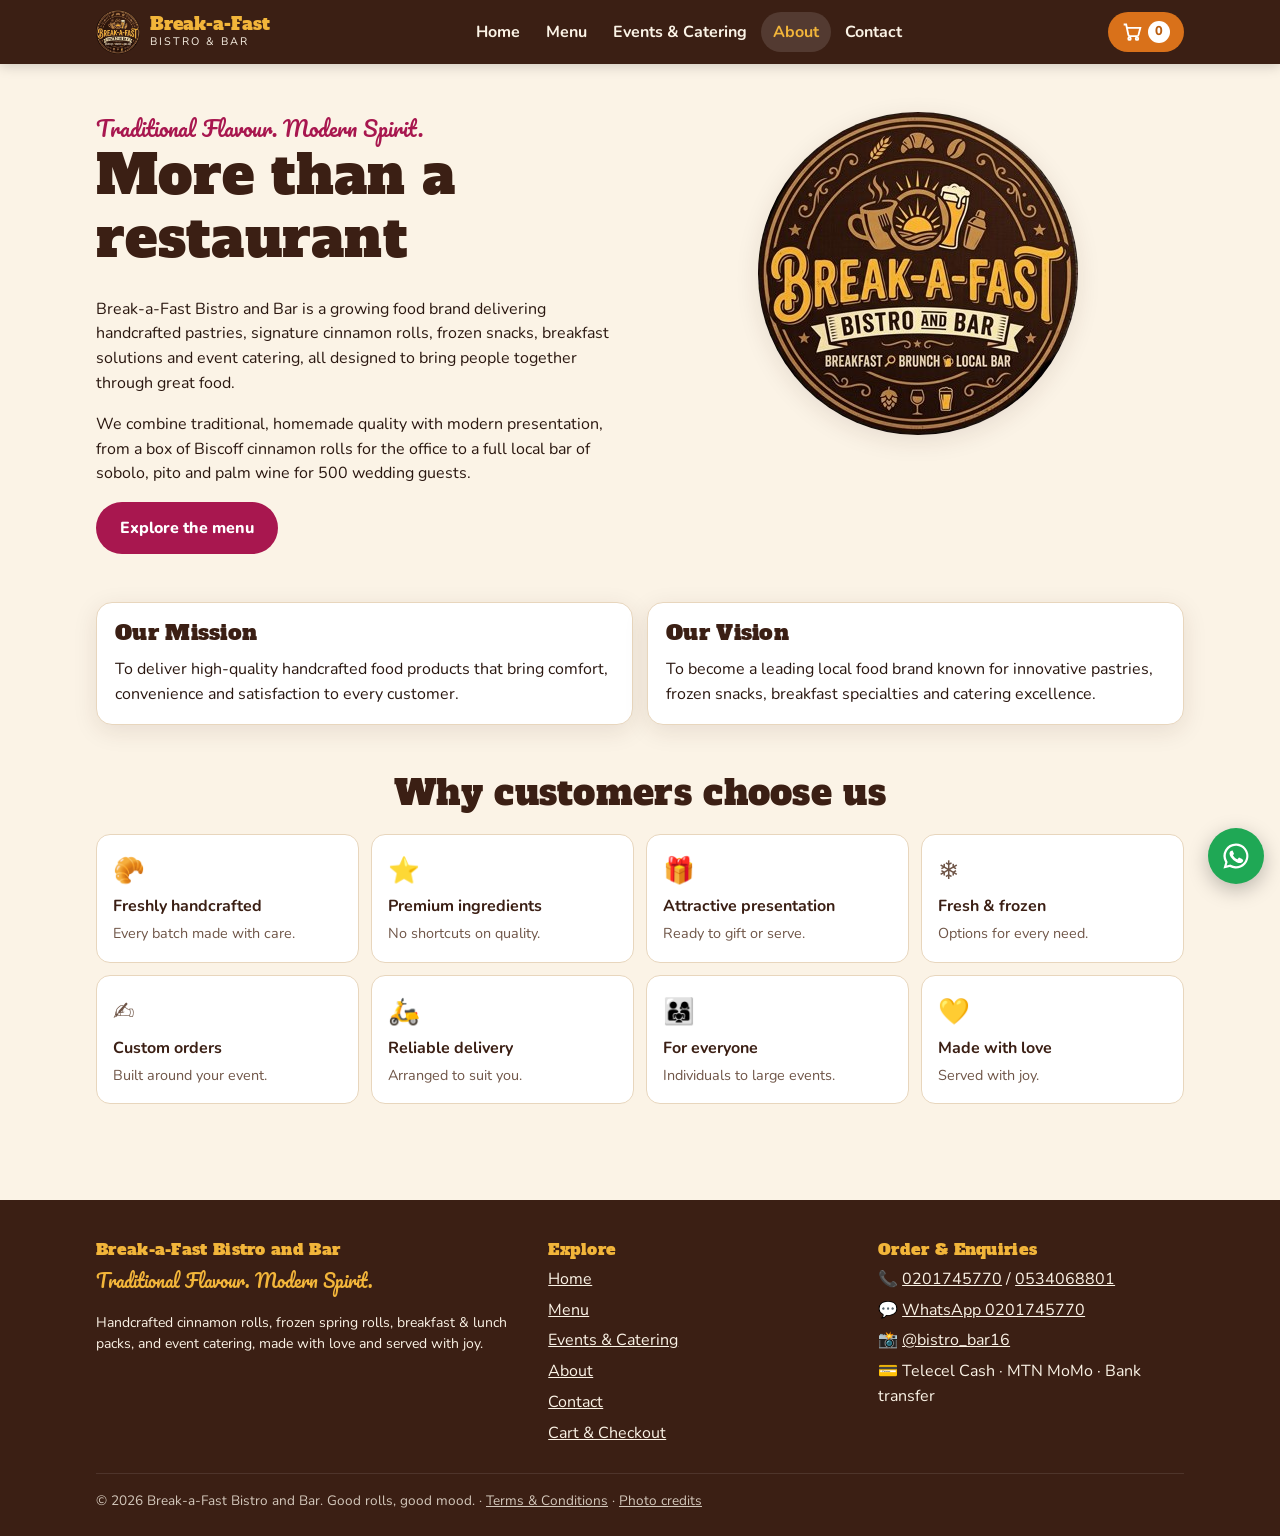
==== about.html @ 1f363787 "Scroll to and focus the first invalid field (incl. Day/Month/Year date) on checkout and events Co-Au" ====
<!doctype html>
<html lang="en">
<head>
<meta charset="utf-8">
<meta name="viewport" content="width=device-width, initial-scale=1">
<title>About Us | Break-a-Fast Bistro and Bar</title>
<meta name="description" content="Break-a-Fast Bistro and Bar is a growing Ghanaian food brand: handcrafted pastries, signature cinnamon rolls, frozen snacks, breakfast and event catering.">
<meta name="theme-color" content="#3b1f14">
<link rel="icon" href="assets/img/favicon.png">
<link rel="preconnect" href="https://fonts.googleapis.com">
<link rel="preconnect" href="https://fonts.gstatic.com" crossorigin>
<link href="https://fonts.googleapis.com/css2?family=Alfa+Slab+One&family=Nunito:wght@400;700;800&family=Pacifico&display=swap" rel="stylesheet">
<link rel="stylesheet" href="css/styles.css?v=151c68f9">
<script src="js/config.js?v=4615361c" defer></script>
<script src="js/products.js?v=8b8feca8" defer></script>
<script src="js/app.js?v=79e78526" defer></script>
</head>
<body>
<main id="main" class="wrap">
  <section class="section">
    <div class="split">
      <div>
        <p class="script" style="font-size:1.3rem;margin:0">Traditional Flavour. Modern Spirit.</p>
        <h1>More than a restaurant</h1>
        <p>Break-a-Fast Bistro and Bar is a growing food brand delivering handcrafted pastries, signature cinnamon rolls, frozen snacks, breakfast solutions and event catering, all designed to bring people together through great food.</p>
        <p>We combine traditional, homemade quality with modern presentation, from a box of Biscoff cinnamon rolls for the office to a full local bar of sobolo, pito and palm wine for 500 wedding guests.</p>
        <a class="btn" href="menu.html">Explore the menu</a>
      </div>
      <img class="about-img" src="assets/img/logo-sm.jpg" alt="Break-a-Fast Bistro and Bar logo" width="320" height="323" style="max-width:320px;margin:0 auto;border-radius:50%">
    </div>
  </section>

  <section class="mv">
    <div class="panel">
      <h2>Our Mission</h2>
      <p style="margin:0">To deliver high-quality handcrafted food products that bring comfort, convenience and satisfaction to every customer.</p>
    </div>
    <div class="panel">
      <h2>Our Vision</h2>
      <p style="margin:0">To become a leading local food brand known for innovative pastries, frozen snacks, breakfast specialties and catering excellence.</p>
    </div>
  </section>

  <section class="section">
    <h2 class="center">Why customers choose us</h2>
    <div class="usp" style="margin-top:20px">
      <div><span class="ico">🥐</span><b>Freshly handcrafted</b><span>Every batch made with care.</span></div>
      <div><span class="ico">⭐</span><b>Premium ingredients</b><span>No shortcuts on quality.</span></div>
      <div><span class="ico">🎁</span><b>Attractive presentation</b><span>Ready to gift or serve.</span></div>
      <div><span class="ico">❄️</span><b>Fresh &amp; frozen</b><span>Options for every need.</span></div>
      <div><span class="ico">✍️</span><b>Custom orders</b><span>Built around your event.</span></div>
      <div><span class="ico">🛵</span><b>Reliable delivery</b><span>Arranged to suit you.</span></div>
      <div><span class="ico">👨‍👩‍👧</span><b>For everyone</b><span>Individuals to large events.</span></div>
      <div><span class="ico">💛</span><b>Made with love</b><span>Served with joy.</span></div>
    </div>
  </section>
</main>
</body>
</html>
---- css/styles.css ----
/* Break-a-Fast Bistro and Bar: site styles (mobile-first) */
:root {
  --cream: #fbf3e6;
  --cream-2: #f5e6cf;
  --paper: #fffaf2;
  --brown: #3b1f14;
  --brown-2: #5a2f1f;
  --ink: #2a1710;
  --muted: #6f5547;
  --orange: #d9711a;
  --orange-2: #b85c0f;
  --berry: #a8174f;
  --gold: #f2b53a;
  --line: #e8d6bd;
  --ok: #2f7d4a;
  --telecel: #e30613;
  --radius: 16px;
  --shadow: 0 6px 24px rgba(59, 31, 20, 0.10);
  --font-head: "Alfa Slab One", Georgia, serif;
  --font-script: "Pacifico", cursive;
  --font-body: "Nunito", system-ui, -apple-system, "Segoe UI", sans-serif;
}

* { box-sizing: border-box; }
html { scroll-behavior: smooth; }
body {
  margin: 0;
  overflow-x: hidden;
  font-family: var(--font-body);
  font-size: 16px;
  line-height: 1.55;
  color: var(--ink);
  background: var(--cream);
}
img { max-width: 100%; display: block; }
a { color: var(--berry); }
h1, h2, h3 { font-family: var(--font-head); font-weight: 400; color: var(--brown); line-height: 1.15; margin: 0 0 .5em; letter-spacing: .3px; }
h1 { font-size: clamp(2rem, 7vw, 3.4rem); }
h2 { font-size: clamp(1.5rem, 5vw, 2.2rem); }
h3 { font-size: 1.15rem; }
p { margin: 0 0 1em; }
.script { font-family: var(--font-script); color: var(--berry); font-weight: 400; }
.muted { color: var(--muted); }
.small { font-size: .875rem; }
.center { text-align: center; }
.wrap { width: 100%; max-width: 1120px; margin: 0 auto; padding: 0 16px; }
.section { padding: 48px 0; }
.section-alt { background: var(--paper); border-top: 1px solid var(--line); border-bottom: 1px solid var(--line); }
.skip { position: absolute; left: -9999px; }
.skip:focus { left: 16px; top: 16px; background: #fff; padding: 8px 12px; z-index: 100; }

/* ---------- Header ---------- */
.site-header {
  position: sticky; top: 0; z-index: 50;
  background: var(--brown); color: var(--cream);
  box-shadow: 0 2px 12px rgba(0,0,0,.18);
}
.site-header .wrap { display: flex; align-items: center; justify-content: space-between; gap: 12px; height: 64px; }
.brand { display: flex; align-items: center; gap: 10px; color: var(--cream); text-decoration: none; }
.brand img { width: 44px; height: 44px; border-radius: 50%; }
.brand span { font-family: var(--font-head); font-size: 1.1rem; color: var(--gold); line-height: 1; }
.brand small { display: block; font-family: var(--font-body); font-size: .68rem; letter-spacing: 2px; color: var(--cream); text-transform: uppercase; margin-top: 3px; }
.nav { display: none; }
.nav a { color: var(--cream); text-decoration: none; font-weight: 700; padding: 8px 12px; border-radius: 999px; }
.nav a:hover, .nav a[aria-current="page"] { background: rgba(255,255,255,.12); color: var(--gold); }
.header-actions { display: flex; align-items: center; gap: 8px; }
.cart-btn {
  position: relative; display: inline-flex; align-items: center; gap: 6px;
  background: var(--orange); color: #fff; text-decoration: none; font-weight: 800;
  padding: 9px 14px; border-radius: 999px;
}
.cart-btn:hover { background: var(--orange-2); }
.cart-count {
  min-width: 22px; height: 22px; border-radius: 11px; background: #fff; color: var(--orange-2);
  font-size: .8rem; display: inline-grid; place-items: center; padding: 0 6px;
}
.menu-toggle { background: none; border: 0; color: var(--cream); padding: 8px; cursor: pointer; }
.mobile-nav { display: none; background: var(--brown-2); }
.mobile-nav.open { display: block; }
.mobile-nav a { display: block; color: var(--cream); text-decoration: none; padding: 14px 16px; border-top: 1px solid rgba(255,255,255,.08); font-weight: 700; }
.mobile-nav a[aria-current="page"] { color: var(--gold); }
@media (min-width: 860px) {
  .nav { display: flex; gap: 2px; }
  .menu-toggle, .mobile-nav, .mobile-nav.open { display: none; }
}

/* ---------- Buttons ---------- */
.btn {
  display: inline-flex; align-items: center; justify-content: center; gap: 8px;
  font: 800 1rem var(--font-body); text-decoration: none; cursor: pointer;
  padding: 13px 22px; border-radius: 999px; border: 2px solid transparent;
  background: var(--berry); color: #fff; transition: transform .1s, background .15s;
  min-height: 48px;
}
.btn:hover { background: #8c1141; }
.btn:active { transform: translateY(1px); }
.btn-orange { background: var(--orange); }
.btn-orange:hover { background: var(--orange-2); }
.btn-ghost { background: transparent; color: var(--brown); border-color: var(--brown); }
.btn-ghost:hover { background: var(--brown); color: var(--cream); }
.btn-wa { background: #1fa855; }
.btn-wa:hover { background: #178a45; }
.btn-telecel { background: var(--telecel); }
.btn-telecel:hover { background: #b9050f; }
.btn-block { width: 100%; }
.btn[disabled] { opacity: .5; cursor: not-allowed; }
.btn-sm { padding: 8px 14px; min-height: 38px; font-size: .9rem; }
.link-btn { background: none; border: 0; color: var(--berry); font: inherit; font-weight: 700; cursor: pointer; padding: 4px; text-decoration: underline; }

/* ---------- Hero ---------- */
.hero { background: radial-gradient(ellipse at top right, #fde2bf 0%, var(--cream) 60%); padding: 40px 0 56px; overflow: hidden; }
.hero .wrap { display: grid; gap: 32px; align-items: center; }
.hero .eyebrow { display: inline-block; background: var(--gold); color: var(--brown); font-weight: 800; font-size: .8rem; letter-spacing: 1.5px; text-transform: uppercase; padding: 6px 12px; border-radius: 6px; margin-bottom: 14px; }
.hero h1 .script { display: block; font-size: .8em; margin-top: 4px; }
.hero p.lead { font-size: 1.1rem; color: var(--muted); max-width: 34ch; }
.hero-actions { display: flex; flex-wrap: wrap; gap: 10px; margin-top: 18px; }
.hero-art { position: relative; display: grid; grid-template-columns: 1fr 1fr; gap: 12px; }
.hero-art img { border-radius: 18px; box-shadow: var(--shadow); aspect-ratio: 1; object-fit: cover; width: 100%; }
.hero-art img:nth-child(2) { transform: translateY(24px); }
.hero-art img:nth-child(4) { transform: translateY(24px); }
.stamp {
  position: absolute; right: -6px; top: -14px; width: 104px; height: 104px; border-radius: 50%;
  background: var(--brown); color: var(--cream); display: grid; place-items: center; text-align: center;
  font-family: var(--font-script); font-size: .9rem; line-height: 1.2; transform: rotate(10deg); box-shadow: var(--shadow); padding: 10px;
}
@media (min-width: 860px) {
  .hero { padding: 64px 0 80px; }
  .hero .wrap { grid-template-columns: 1.05fr 1fr; }
}

/* ---------- Cards & grids ---------- */
.grid { display: grid; gap: 18px; grid-template-columns: 1fr; }
@media (min-width: 560px) { .grid-2, .grid-3, .grid-4 { grid-template-columns: repeat(2, 1fr); } }
@media (min-width: 900px) { .grid-3 { grid-template-columns: repeat(3, 1fr); } .grid-4 { grid-template-columns: repeat(4, 1fr); } }

.card { background: #fff; border: 1px solid var(--line); border-radius: var(--radius); box-shadow: var(--shadow); overflow: hidden; }
.card-body { padding: 16px; }
.product-card { display: flex; flex-direction: column; }
.product-card .thumb { position: relative; aspect-ratio: 4/3; background: var(--cream-2); cursor: pointer; overflow: hidden; }
.product-card .thumb img { width: 100%; height: 100%; object-fit: cover; transition: transform .3s; }
.product-card .thumb:hover img { transform: scale(1.04); }
.product-card .card-body { display: flex; flex-direction: column; gap: 8px; flex: 1; }
.product-card h3 { margin: 0; }
.product-card p { margin: 0; color: var(--muted); font-size: .95rem; }
.badge { position: absolute; left: 12px; top: 12px; background: var(--berry); color: #fff; font-weight: 800; font-size: .75rem; letter-spacing: 1px; text-transform: uppercase; padding: 4px 10px; border-radius: 6px; }
.price-row { display: flex; flex-wrap: wrap; gap: 6px; margin-top: auto; padding-top: 8px; }
.price-chip { background: var(--cream); border: 1px solid var(--line); border-radius: 999px; padding: 4px 10px; font-size: .85rem; font-weight: 700; color: var(--brown); }
.price-chip b { color: var(--berry); }
.card-actions { display: flex; gap: 8px; margin-top: 10px; }
.card-actions .btn { flex: 1; }

/* Spring roll illustration (no photo yet) */
.art-spring { width: 100%; height: 100%; display: grid; place-items: center; background: linear-gradient(135deg, #fbe3c0, #f2c48a); }
.art-spring svg { width: 70%; height: auto; }

/* Category headings / tabs */
.cat-tabs { display: flex; gap: 8px; overflow-x: auto; padding: 4px 0 12px; margin-bottom: 8px; scrollbar-width: none; }
.cat-tabs::-webkit-scrollbar { display: none; }
.cat-tabs a { white-space: nowrap; text-decoration: none; font-weight: 800; color: var(--brown); background: #fff; border: 1px solid var(--line); padding: 8px 14px; border-radius: 999px; }
.cat-tabs a:hover { background: var(--brown); color: var(--cream); }
.cat-block { scroll-margin-top: 80px; margin-bottom: 40px; }
.cat-head { display: flex; flex-wrap: wrap; align-items: baseline; justify-content: space-between; gap: 6px 16px; margin-bottom: 14px; }
.cat-head h2 { margin: 0; }

/* Feature / USP */
.usp { display: grid; gap: 12px; grid-template-columns: 1fr 1fr; }
@media (min-width: 900px) { .usp { grid-template-columns: repeat(4, 1fr); } }
.usp div { background: #fff; border: 1px solid var(--line); border-radius: 14px; padding: 16px; }
.usp .ico { font-size: 1.6rem; }
.usp b { display: block; color: var(--brown); margin: 4px 0 2px; }
.usp span { font-size: .9rem; color: var(--muted); }

.banner { background: var(--brown); color: var(--cream); border-radius: 22px; padding: 28px 22px; display: grid; gap: 16px; align-items: center; }
.banner h2 { color: var(--gold); }
@media (min-width: 760px) { .banner { grid-template-columns: 1.4fr auto; padding: 36px; } }

/* ---------- Modal ---------- */
.modal { position: fixed; inset: 0; z-index: 80; display: none; align-items: flex-end; justify-content: center; background: rgba(30, 14, 8, .55); }
.modal.open { display: flex; }
.modal-panel { background: var(--paper); width: 100%; max-width: 760px; max-height: 92vh; overflow: auto; border-radius: 20px 20px 0 0; position: relative; }
@media (min-width: 760px) { .modal { align-items: center; padding: 24px; } .modal-panel { border-radius: 20px; } }
.modal-close { position: absolute; right: 10px; top: 10px; width: 40px; height: 40px; border-radius: 50%; border: 0; background: rgba(255,255,255,.92); font-size: 1.4rem; cursor: pointer; z-index: 2; box-shadow: var(--shadow); }
.pd { display: grid; }
@media (min-width: 760px) { .pd { grid-template-columns: 1fr 1fr; } }
.pd-media { background: var(--cream-2); }
.pd-media .main { aspect-ratio: 1; width: 100%; object-fit: cover; }
.pd-media .art-spring { aspect-ratio: 1; }
.pd-thumbs { display: flex; gap: 6px; padding: 8px; }
.pd-thumbs img { width: 56px; height: 56px; object-fit: cover; border-radius: 8px; cursor: pointer; border: 2px solid transparent; }
.pd-thumbs img.active { border-color: var(--berry); }
.pd-info { padding: 20px; }
.opt-group { border: 0; padding: 0; margin: 0 0 16px; }
.opt-group legend { font-weight: 800; color: var(--brown); margin-bottom: 8px; }
.opts { display: flex; flex-wrap: wrap; gap: 8px; }
.opts label { cursor: pointer; }
.opts input { position: absolute; opacity: 0; pointer-events: none; }
.opts span { display: inline-block; padding: 9px 14px; border-radius: 12px; border: 2px solid var(--line); background: #fff; font-weight: 700; }
.opts input:checked + span { border-color: var(--berry); background: #fde8f0; color: var(--berry); }
.opts input:focus-visible + span { outline: 3px solid var(--gold); }
.qty { display: inline-flex; align-items: center; border: 2px solid var(--line); border-radius: 999px; background: #fff; }
.qty button { width: 38px; height: 38px; border: 0; background: none; font-size: 1.2rem; font-weight: 800; color: var(--brown); cursor: pointer; }
.qty input { width: 40px; text-align: center; border: 0; font: 800 1rem var(--font-body); background: none; -moz-appearance: textfield; }
.qty input::-webkit-outer-spin-button, .qty input::-webkit-inner-spin-button { -webkit-appearance: none; }
.pd-total { font-family: var(--font-head); font-size: 1.6rem; color: var(--berry); }

/* ---------- Toast ---------- */
.toast { position: fixed; left: 50%; bottom: 20px; transform: translate(-50%, 140%); background: var(--brown); color: var(--cream); padding: 12px 18px; border-radius: 12px; box-shadow: var(--shadow); z-index: 90; transition: transform .25s; font-weight: 700; max-width: calc(100% - 32px); display: flex; gap: 12px; align-items: center; }
.toast.show { transform: translate(-50%, 0); }
.toast a { color: var(--gold); }

/* ---------- Forms ---------- */
.form { display: grid; gap: 14px; }
.field label { display: block; font-weight: 800; color: var(--brown); margin-bottom: 6px; }
.field .hint { font-size: .85rem; color: var(--muted); margin-top: 4px; }
.field input:not([type=radio]):not([type=checkbox]), .field select, .field textarea {
  width: 100%; max-width: 100%; min-width: 0; display: block; -webkit-appearance: none; appearance: none; font: 1rem var(--font-body); padding: 12px 14px; border-radius: 12px;
  border: 2px solid var(--line); background: #fff; color: var(--ink); min-height: 48px;
}
.field textarea { min-height: 96px; resize: vertical; }
.field input[type=date] { text-align: left; line-height: 1.3; }
.field input[type=date]::-webkit-date-and-time-value { text-align: left; }
.field select { background-image: url("data:image/svg+xml,%3Csvg xmlns='http://www.w3.org/2000/svg' width='12' height='8'%3E%3Cpath d='M1 1l5 5 5-5' stroke='%233b1f14' stroke-width='2' fill='none'/%3E%3C/svg%3E"); background-repeat: no-repeat; background-position: right 14px center; padding-right: 36px; }
.field input:focus, .field select:focus, .field textarea:focus { outline: none; border-color: var(--orange); box-shadow: 0 0 0 3px rgba(217,113,26,.18); }
.field.invalid input, .field.invalid select, .field.invalid textarea { border-color: #c0392b; }
.field .err { display: none; color: #c0392b; font-size: .85rem; margin-top: 4px; font-weight: 700; }
.field.invalid .err { display: block; }
.row-2 { display: grid; gap: 14px; }
@media (min-width: 560px) { .row-2 { grid-template-columns: 1fr 1fr; } }
.choice { display: flex; gap: 10px; flex-wrap: wrap; }
.choice label { flex: 1; min-width: 140px; display: flex; gap: 10px; align-items: flex-start; padding: 14px; background: #fff; border: 2px solid var(--line); border-radius: 14px; cursor: pointer; font-weight: 700; }
.choice label:has(input:checked) { border-color: var(--berry); background: #fff6f9; }
.choice input { width: 20px; height: 20px; min-height: 0; margin: 2px 0 0; padding: 0; flex: none; accent-color: var(--berry); }
.choice label > span { flex: 1; min-width: 0; }
.choice small { display: block; font-weight: 400; color: var(--muted); }
.check { display: flex; gap: 10px; align-items: flex-start; font-weight: 700; }
.check input { width: 20px; height: 20px; margin-top: 2px; accent-color: var(--berry); flex: none; }

/* ---------- Checkout ---------- */
.steps { display: flex; gap: 4px; list-style: none; padding: 0; margin: 0 0 24px; counter-reset: s; }
.steps li { counter-increment: s; flex: 1; text-align: center; font-size: .72rem; font-weight: 800; color: var(--muted); text-transform: uppercase; letter-spacing: .5px; }
.steps li::before { content: counter(s); display: grid; place-items: center; width: 32px; height: 32px; margin: 0 auto 6px; border-radius: 50%; background: #fff; border: 2px solid var(--line); color: var(--muted); font-size: .95rem; }
.steps li.done::before { content: "✓"; background: var(--ok); border-color: var(--ok); color: #fff; }
.steps li.active { color: var(--berry); }
.steps li.active::before { background: var(--berry); border-color: var(--berry); color: #fff; }
.checkout { display: grid; gap: 20px; align-items: start; }
@media (min-width: 900px) { .checkout { grid-template-columns: 1.5fr 1fr; } .summary { position: sticky; top: 84px; } }
.panel { background: #fff; border: 1px solid var(--line); border-radius: var(--radius); padding: 18px; box-shadow: var(--shadow); }
.panel h2 { font-size: 1.35rem; }
.step-pane[hidden] { display: none; }
.step-nav { display: flex; gap: 10px; justify-content: space-between; margin-top: 20px; flex-wrap: wrap-reverse; }
.step-nav .btn { flex: 1; min-width: 150px; }
.line-item { display: grid; grid-template-columns: 64px 1fr; gap: 12px; padding: 14px 0; border-bottom: 1px dashed var(--line); }
.line-item:last-child { border-bottom: 0; }
.line-item img, .line-item .art-spring { width: 64px; height: 64px; border-radius: 10px; object-fit: cover; }
.line-item .art-spring svg { width: 80%; }
.li-top { display: flex; justify-content: space-between; gap: 8px; }
.li-top b { color: var(--brown); }
.li-meta { font-size: .88rem; color: var(--muted); }
.li-actions { display: flex; align-items: center; justify-content: space-between; margin-top: 8px; gap: 8px; }
.li-actions .qty button { width: 32px; height: 32px; }
.li-actions .qty input { width: 32px; }
.sum-row { display: flex; justify-content: space-between; padding: 6px 0; }
.sum-total { border-top: 2px solid var(--line); margin-top: 8px; padding-top: 12px; font-weight: 800; font-size: 1.15rem; color: var(--brown); }
.sum-total span:last-child { color: var(--berry); }
.empty { text-align: center; padding: 32px 12px; }
.empty .big { font-size: 3rem; }
.review-block { border: 1px solid var(--line); border-radius: 12px; padding: 12px 14px; margin-bottom: 12px; background: var(--paper); }
.review-block h3 { display: flex; justify-content: space-between; align-items: center; margin-bottom: 6px; }
.review-block dl { display: grid; grid-template-columns: auto 1fr; gap: 4px 12px; margin: 0; font-size: .95rem; }
.review-block dt { color: var(--muted); }
.review-block dd { margin: 0; font-weight: 700; word-break: break-word; }

/* Notices */
.notice { border-radius: 12px; padding: 12px 14px; background: #fff7e6; border: 1px solid #f1d39a; font-size: .95rem; }
.notice.info { background: #eef6ff; border-color: #c4dcf5; }
.notice.ok { background: #ecf7ef; border-color: #b7dfc3; }
.notice.warn { background: #fff1f1; border-color: #f2c1c1; }
.notice b { color: var(--brown); }

/* Payment */
.pay-card { background: linear-gradient(135deg, #e30613, #9c0410); color: #fff; border-radius: 18px; padding: 20px; box-shadow: var(--shadow); }
.pay-card .lbl { font-size: .78rem; letter-spacing: 1.5px; text-transform: uppercase; opacity: .85; }
.pay-card .val { font-family: var(--font-head); font-size: 1.6rem; letter-spacing: 1px; }
.pay-card .grid-pay { display: grid; gap: 14px; margin-top: 12px; }
.pay-card .row { display: flex; align-items: center; justify-content: space-between; gap: 10px; background: rgba(255,255,255,.12); border-radius: 12px; padding: 10px 12px; }
.copy { background: #fff; color: #1a1a1a; border: 0; border-radius: 999px; padding: 8px 14px; font: 800 .85rem var(--font-body); cursor: pointer; flex: none; }
.ussd-steps { counter-reset: u; list-style: none; padding: 0; margin: 0; display: grid; gap: 10px; }
.ussd-steps li { counter-increment: u; display: grid; grid-template-columns: 34px 1fr; gap: 10px; align-items: start; }
.ussd-steps li::before { content: counter(u); width: 30px; height: 30px; border-radius: 50%; background: var(--brown); color: var(--cream); display: grid; place-items: center; font-weight: 800; }
code.k { background: var(--cream-2); padding: 2px 6px; border-radius: 6px; font-weight: 800; color: var(--brown); font-family: ui-monospace, Menlo, monospace; }
.status { display: inline-block; padding: 4px 10px; border-radius: 999px; font-weight: 800; font-size: .8rem; letter-spacing: .5px; text-transform: uppercase; }
.status.pending { background: #fff1d6; color: #8a5a00; }
.status.awaiting { background: #e3efff; color: #1d4f91; }

/* ---------- Events ---------- */
.pkg-tabs { display: flex; gap: 8px; flex-wrap: wrap; margin-bottom: 16px; }
.pkg-tabs button { font: 800 .95rem var(--font-body); padding: 10px 16px; border-radius: 999px; border: 2px solid var(--brown); background: transparent; color: var(--brown); cursor: pointer; }
.pkg-tabs button[aria-selected="true"] { background: var(--brown); color: var(--cream); }
.pkg { display: flex; flex-direction: column; }
.pkg .head { background: var(--brown); color: var(--cream); padding: 16px; }
.pkg .head h3 { color: var(--gold); margin: 0 0 4px; }
.pkg .head p { margin: 0; font-size: .9rem; opacity: .9; }
.pkg .card-body { flex: 1; display: flex; flex-direction: column; gap: 10px; }
.pkg ul { margin: 0; padding-left: 18px; font-size: .92rem; color: var(--muted); }
.pkg .calc { background: var(--cream); border-radius: 12px; padding: 12px; margin-top: auto; }
.pkg .calc .big { font-family: var(--font-head); font-size: 1.5rem; color: var(--berry); }
.price-table { width: 100%; border-collapse: collapse; font-size: .92rem; }
.price-table th, .price-table td { padding: 6px 8px; border-bottom: 1px solid var(--line); text-align: left; }
.price-table td:last-child, .price-table th:last-child { text-align: right; }
details.more summary { cursor: pointer; font-weight: 800; color: var(--berry); }
.tags { display: flex; flex-wrap: wrap; gap: 6px; }
.tags span { background: #fff; border: 1px solid var(--line); border-radius: 999px; padding: 4px 10px; font-size: .88rem; }
.timeline { list-style: none; margin: 0; padding: 0; display: grid; gap: 14px; counter-reset: t; }
.timeline li { counter-increment: t; display: grid; grid-template-columns: 40px 1fr; gap: 12px; }
.timeline li::before { content: counter(t); width: 36px; height: 36px; border-radius: 50%; background: var(--orange); color: #fff; display: grid; place-items: center; font-weight: 800; }
.timeline b { color: var(--brown); display: block; }

/* ---------- Footer ---------- */
.site-footer { background: var(--brown); color: var(--cream); padding: 40px 0 24px; margin-top: 48px; }
.site-footer h3 { color: var(--gold); font-size: 1rem; }
.site-footer a { color: var(--cream); }
.site-footer .cols { display: grid; gap: 24px; }
@media (min-width: 760px) { .site-footer .cols { grid-template-columns: 1.4fr 1fr 1fr; } }
.site-footer ul { list-style: none; padding: 0; margin: 0; display: grid; gap: 6px; }
.site-footer .copy-line { border-top: 1px solid rgba(255,255,255,.12); margin-top: 28px; padding-top: 16px; font-size: .85rem; opacity: .8; }
.wa-float { position: fixed; right: 16px; bottom: 16px; z-index: 60; width: 56px; height: 56px; border-radius: 50%; background: #1fa855; display: grid; place-items: center; box-shadow: 0 6px 20px rgba(0,0,0,.25); }
.wa-float svg { width: 30px; height: 30px; fill: #fff; }
body.no-float .wa-float { display: none; }

.page-head { padding: 36px 0 12px; }
.page-head p { color: var(--muted); max-width: 60ch; }
.contact-list { display: grid; gap: 12px; }
.contact-list a { display: flex; gap: 14px; align-items: center; text-decoration: none; color: var(--ink); background: #fff; border: 1px solid var(--line); border-radius: 14px; padding: 14px; }
.contact-list a:hover { border-color: var(--orange); }
.contact-list .ic { width: 44px; height: 44px; border-radius: 50%; display: grid; place-items: center; font-size: 1.3rem; color: #fff; flex: none; }
.contact-list b { display: block; color: var(--brown); }
.split { display: grid; gap: 24px; }
@media (min-width: 860px) { .split { grid-template-columns: 1fr 1fr; align-items: start; } }
.about-img { border-radius: 22px; box-shadow: var(--shadow); }
.mv { display: grid; gap: 14px; }
@media (min-width: 760px) { .mv { grid-template-columns: 1fr 1fr; } }

/* Event menu photo tiles */
.menu-tiles { display: grid; grid-template-columns: repeat(2, 1fr); gap: 10px; }
@media (min-width: 560px) { .menu-tiles { grid-template-columns: repeat(3, 1fr); } }
.tile { margin: 0; background: var(--cream); border: 1px solid var(--line); border-radius: 12px; overflow: hidden; }
.tile img, .tile .ph { width: 100%; aspect-ratio: 4/3; object-fit: cover; display: block; }
.tile .ph { display: grid; place-items: center; background: linear-gradient(135deg, #fbe3c0, #f2c48a); font: 2rem var(--font-head); color: var(--brown-2); }
.tile figcaption { padding: 6px 8px; font-weight: 700; font-size: .85rem; color: var(--brown); line-height: 1.25; }
.credits-list { list-style: none; padding: 0; display: grid; gap: 10px; }
.credits-list li { display: grid; grid-template-columns: 64px 1fr; gap: 12px; align-items: center; background: #fff; border: 1px solid var(--line); border-radius: 12px; padding: 8px; font-size: .9rem; }
.credits-list img { width: 64px; height: 64px; object-fit: cover; border-radius: 8px; }

#event-menu .panel, #local-bar { scroll-margin-top: 80px; }

/* Day / Month / Year picker */
.dmy { display: grid; grid-template-columns: 0.9fr 1.6fr 1.1fr; gap: 8px; }
.dmy select { padding-left: 10px; padding-right: 26px; background-position: right 8px center; }

.field.invalid .hint { display: none; }
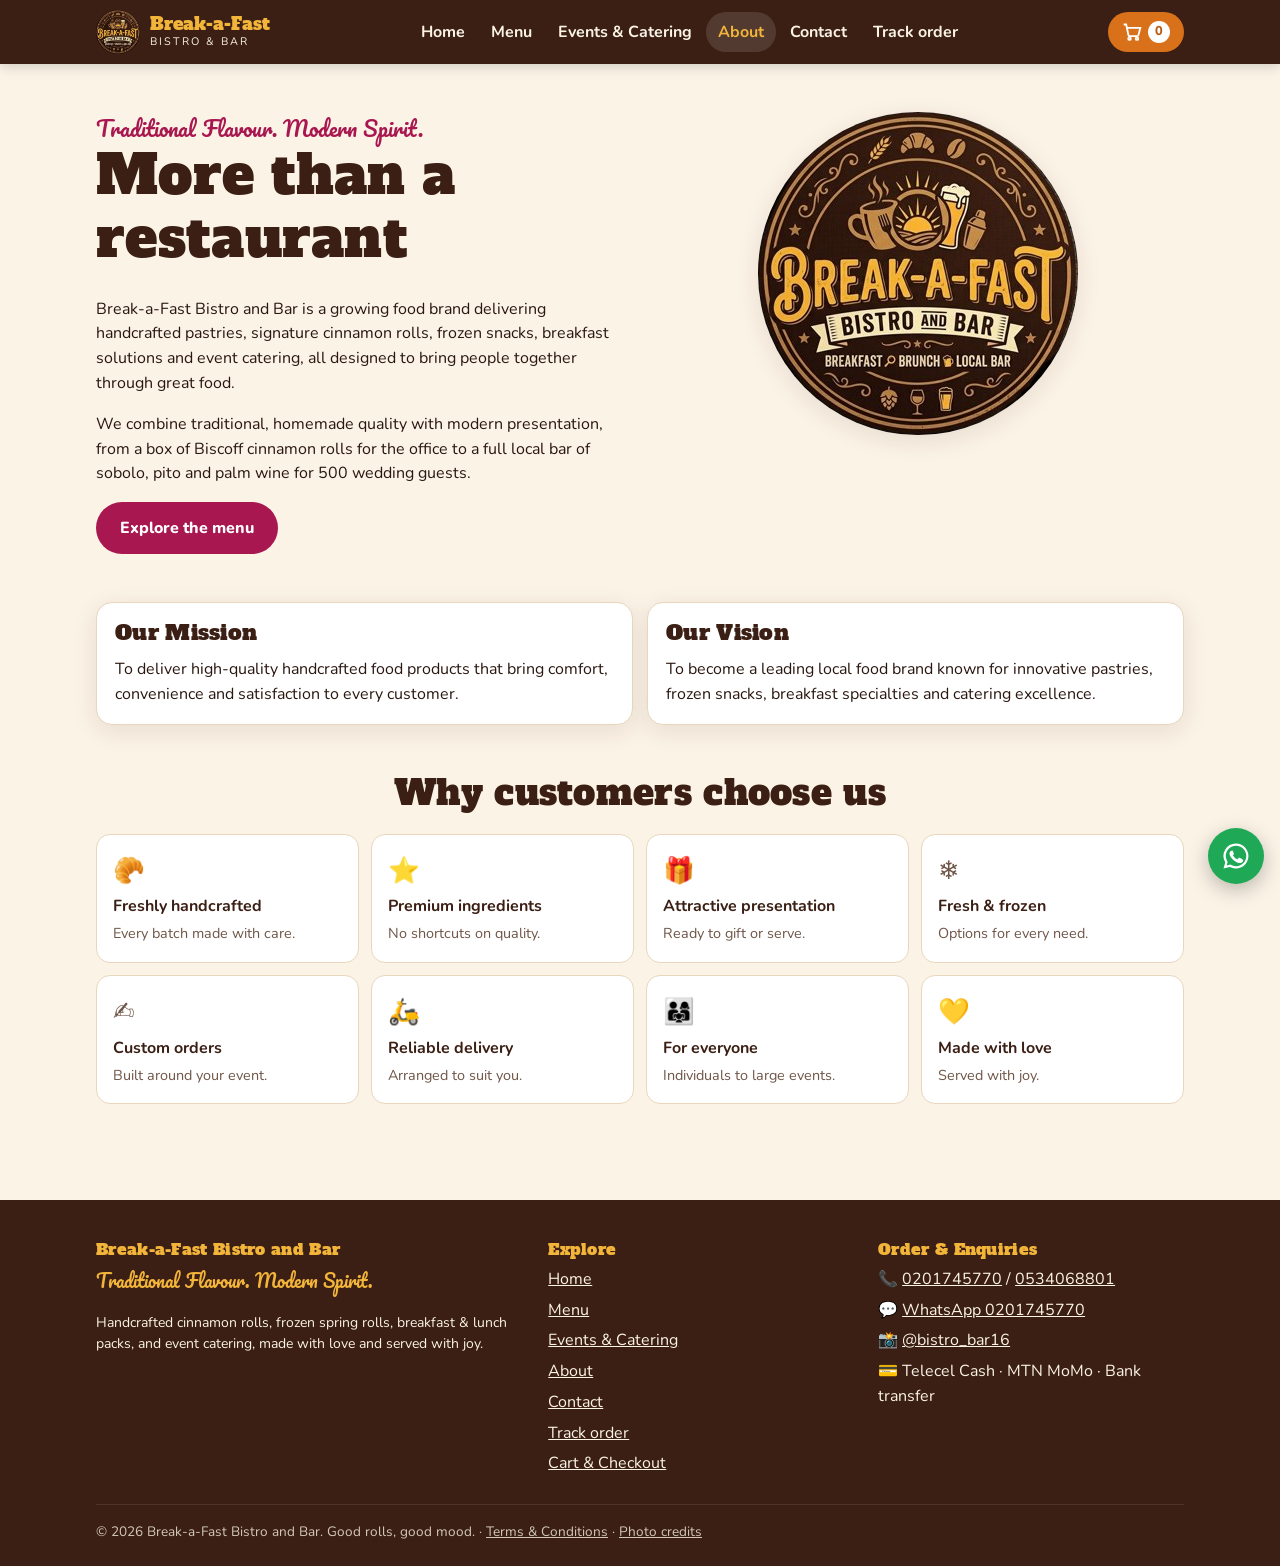
==== commit 62bbe409: "Order tracking: tracker page with countdown and progress; Track button after ordering/booking, track" ====
--- a/about.html
+++ b/about.html
@@ -5,6 +5,18 @@
 <meta name="viewport" content="width=device-width, initial-scale=1">
 <title>About Us | Break-a-Fast Bistro and Bar</title>
 <meta name="description" content="Break-a-Fast Bistro and Bar is a growing Ghanaian food brand: handcrafted pastries, signature cinnamon rolls, frozen snacks, breakfast and event catering.">
+<meta property="og:type" content="website">
+<meta property="og:site_name" content="Break-a-Fast Bistro &amp; Bar">
+<meta property="og:title" content="About Us | Break-a-Fast Bistro &amp; Bar">
+<meta property="og:description" content="A Ghanaian food brand: handcrafted pastries, signature cinnamon rolls, frozen snacks, breakfast and event catering.">
+<meta property="og:url" content="https://break-a-fast.onrender.com/about.html">
+<meta property="og:image" content="https://break-a-fast.onrender.com/assets/img/share.jpg">
+<meta property="og:image:secure_url" content="https://break-a-fast.onrender.com/assets/img/share.jpg">
+<meta property="og:image:type" content="image/jpeg">
+<meta property="og:image:width" content="1200">
+<meta property="og:image:height" content="630">
+<meta property="og:image:alt" content="Break-a-Fast Bistro &amp; Bar">
+<meta name="twitter:card" content="summary_large_image">
 <meta name="theme-color" content="#3b1f14">
 <link rel="icon" href="assets/img/favicon.png">
 <link rel="preconnect" href="https://fonts.googleapis.com">
@@ -13,7 +25,7 @@
 <link rel="stylesheet" href="css/styles.css?v=151c68f9">
 <script src="js/config.js?v=4615361c" defer></script>
 <script src="js/products.js?v=8b8feca8" defer></script>
-<script src="js/app.js?v=79e78526" defer></script>
+<script src="js/app.js?v=01941a60" defer></script>
 </head>
 <body>
 <main id="main" class="wrap">
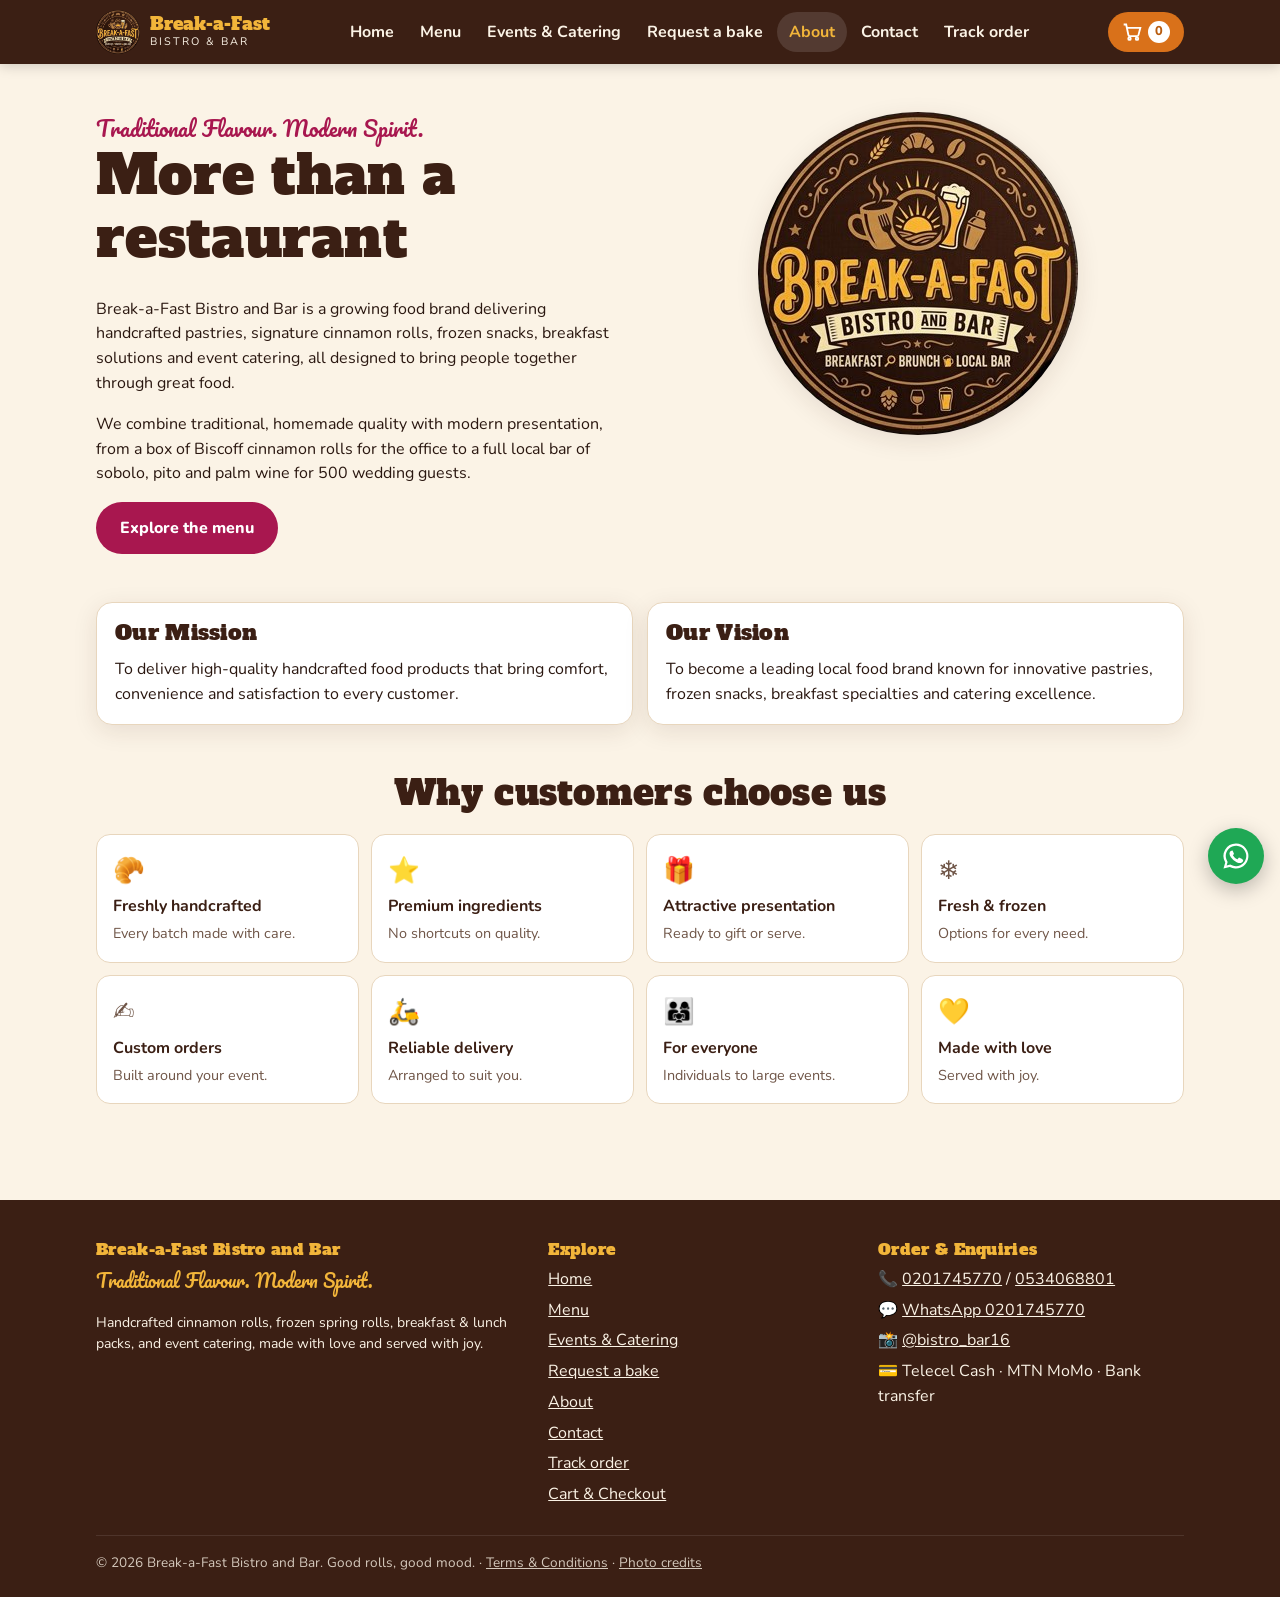
==== commit 344724bc: "Request any bake: new page for custom bakes not on the menu, owner email with WhatsApp reply button," ====
--- a/about.html
+++ b/about.html
@@ -22,10 +22,10 @@
 <link rel="preconnect" href="https://fonts.googleapis.com">
 <link rel="preconnect" href="https://fonts.gstatic.com" crossorigin>
 <link href="https://fonts.googleapis.com/css2?family=Alfa+Slab+One&family=Nunito:wght@400;700;800&family=Pacifico&display=swap" rel="stylesheet">
-<link rel="stylesheet" href="css/styles.css?v=151c68f9">
+<link rel="stylesheet" href="css/styles.css?v=76c782bd">
 <script src="js/config.js?v=4615361c" defer></script>
 <script src="js/products.js?v=8b8feca8" defer></script>
-<script src="js/app.js?v=01941a60" defer></script>
+<script src="js/app.js?v=2f5a4673" defer></script>
 </head>
 <body>
 <main id="main" class="wrap">
--- a/css/styles.css
+++ b/css/styles.css
@@ -247,6 +247,7 @@
 .panel { background: #fff; border: 1px solid var(--line); border-radius: var(--radius); padding: 18px; box-shadow: var(--shadow); }
 .panel h2 { font-size: 1.35rem; }
 .step-pane[hidden] { display: none; }
+[hidden] { display: none !important; }
 .step-nav { display: flex; gap: 10px; justify-content: space-between; margin-top: 20px; flex-wrap: wrap-reverse; }
 .step-nav .btn { flex: 1; min-width: 150px; }
 .line-item { display: grid; grid-template-columns: 64px 1fr; gap: 12px; padding: 14px 0; border-bottom: 1px dashed var(--line); }
@@ -291,6 +292,8 @@
 .status { display: inline-block; padding: 4px 10px; border-radius: 999px; font-weight: 800; font-size: .8rem; letter-spacing: .5px; text-transform: uppercase; }
 .status.pending { background: #fff1d6; color: #8a5a00; }
 .status.awaiting { background: #e3efff; color: #1d4f91; }
+.status.ok { background: #e3f4e8; color: #22663b; }
+.status.cx { background: #fde4e2; color: #9b1c14; }
 
 /* ---------- Events ---------- */
 .pkg-tabs { display: flex; gap: 8px; flex-wrap: wrap; margin-bottom: 16px; }
@@ -358,3 +361,11 @@
 .dmy select { padding-left: 10px; padding-right: 26px; background-position: right 8px center; }
 
 .field.invalid .hint { display: none; }
+
+/* custom bake request */
+.chips { display: flex; flex-wrap: wrap; gap: 8px; }
+.chip { font: inherit; font-weight: 700; font-size: .92rem; padding: 8px 14px; border-radius: 999px; border: 2px solid var(--line, #e8d6bd); background: #fff; color: var(--brown, #3b1f14); cursor: pointer; }
+.chip:hover, .chip:focus-visible { border-color: var(--berry, #a8174f); color: var(--berry, #a8174f); }
+.request-cta { display: flex; gap: 14px; align-items: center; justify-content: space-between; flex-wrap: wrap; background: linear-gradient(135deg, #fff3df, #fde8f0); border: 2px dashed #e7b9cc; border-radius: 18px; padding: 18px; margin: 24px 0; }
+.request-cta h2 { margin: 0 0 4px; font-size: 1.3rem; }
+.request-cta p { margin: 0; }
